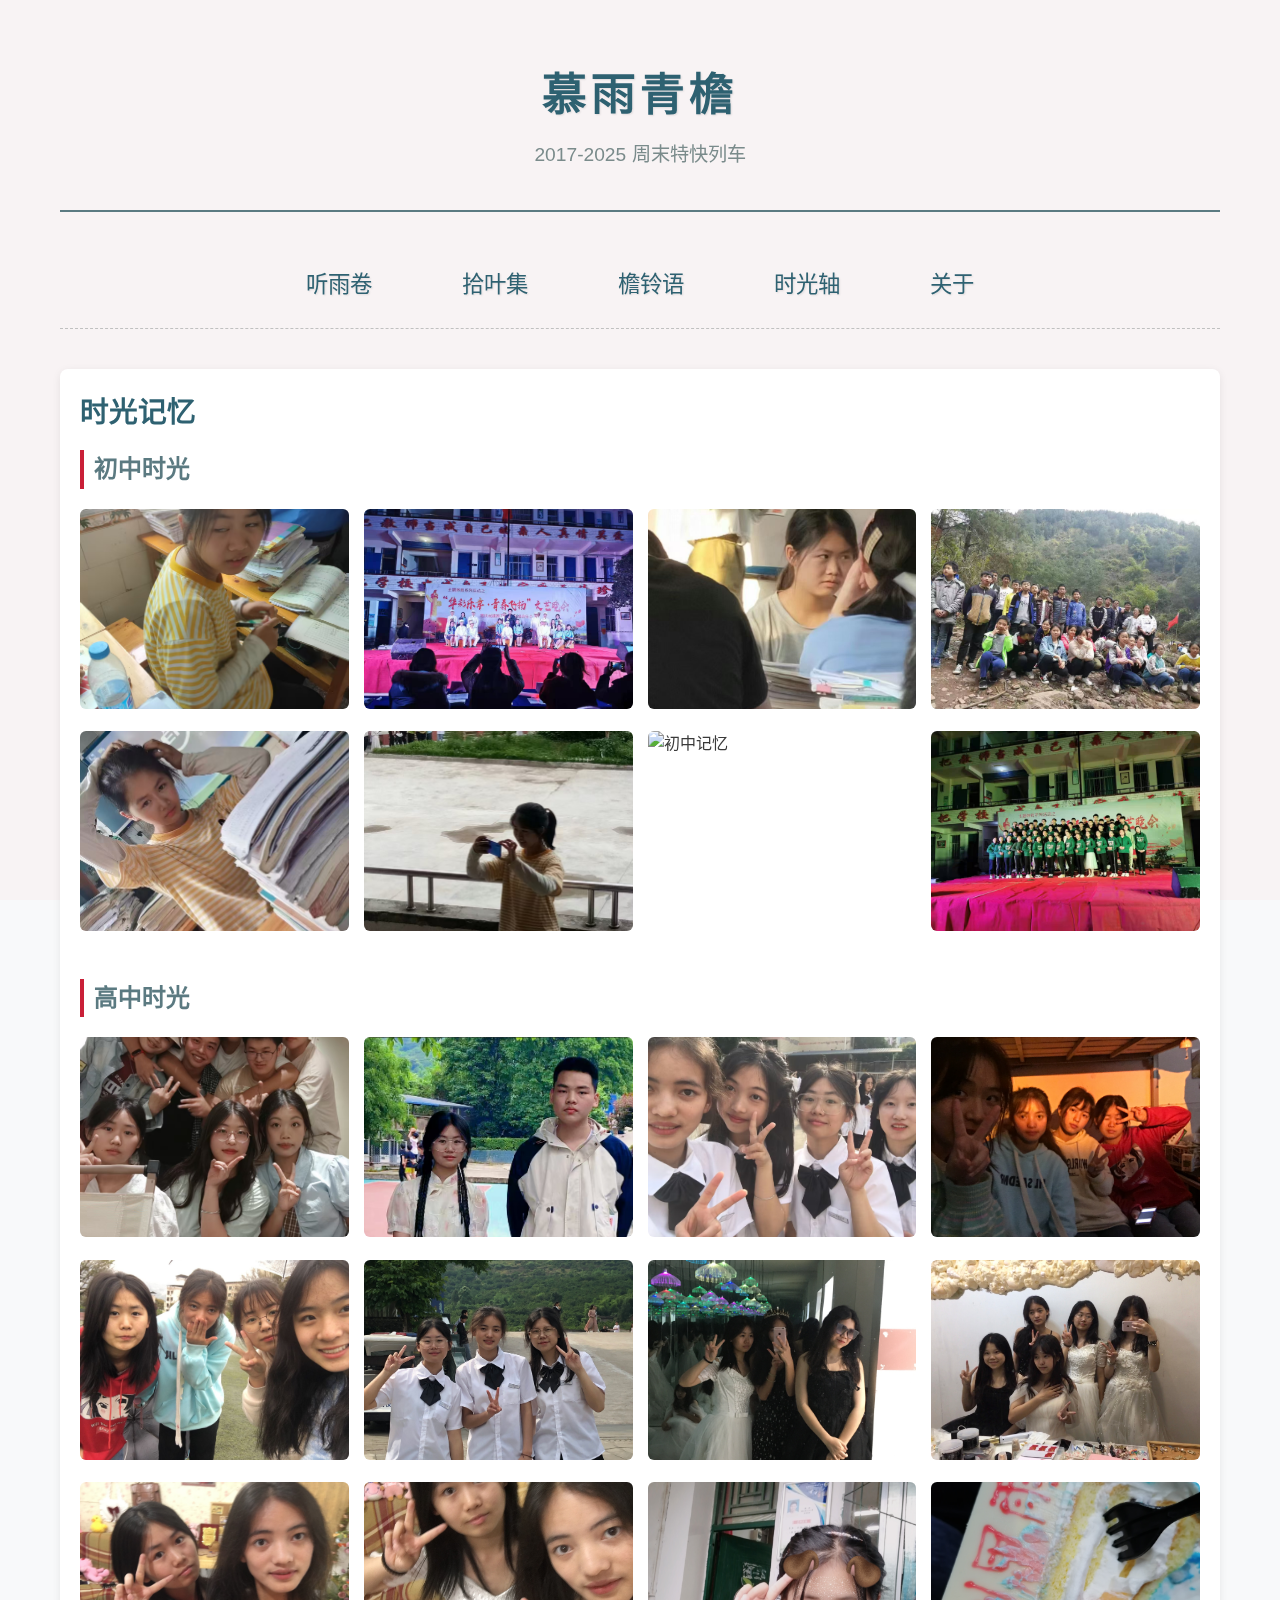
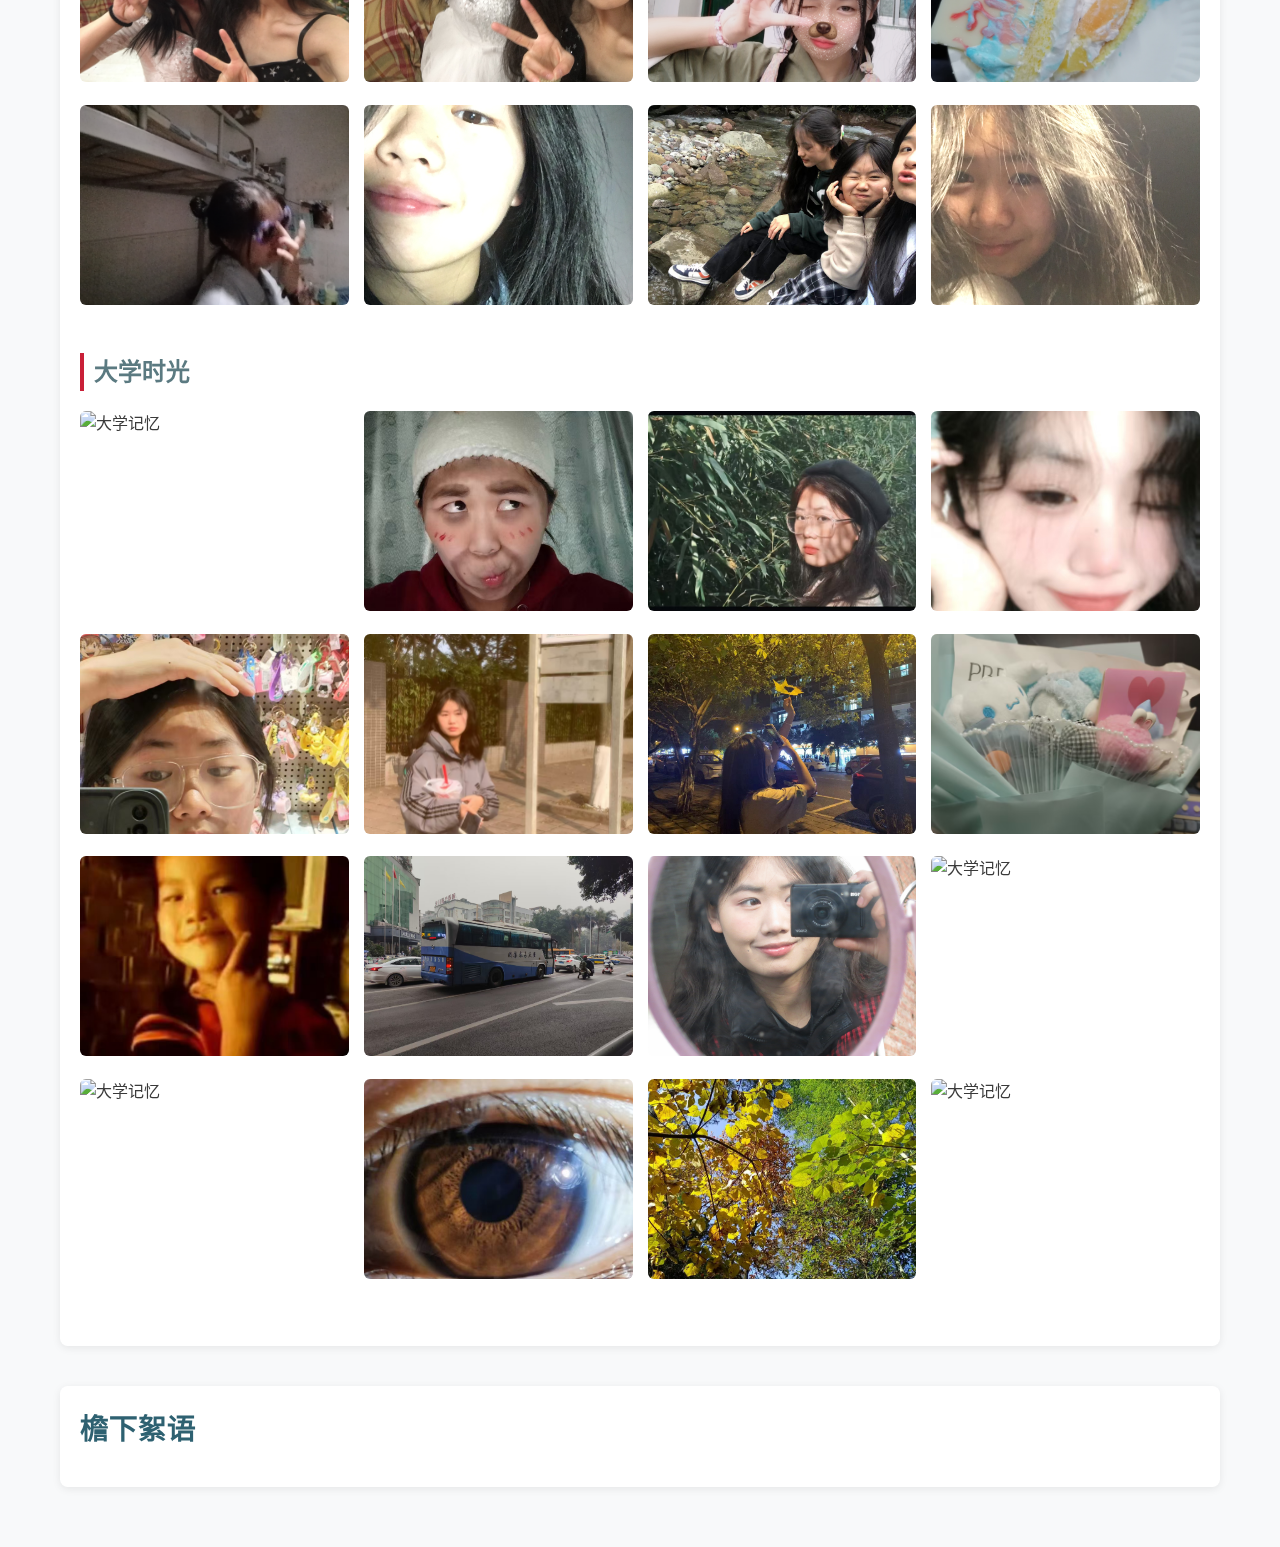
==== index.html @ 04991cb3 "移动网站文件到根目录" ====
<!DOCTYPE html>
<html lang="zh-CN">
<head>
    <meta charset="UTF-8">
    <meta name="viewport" content="width=device-width, initial-scale=1.0">
    <script src="js/main.js" defer></script>
    <link rel="stylesheet" href="css/main.css" />
    <title>慕雨青檐 - 拾叶集</title>
</head>
<body>
    <audio id="bg-music" loop>
        <source src="assets/music/rain.mp3" type="audio/mpeg">
        您的浏览器不支持音频播放
    </audio>
    <!-- 标题区 -->
    <header class="header">
        <h1 class="main-title">慕雨青檐</h1>
        <div class="subtitle">2017-2025 周末特快列车</div>
    </header>

    <!-- 导航菜单 -->
    <nav class="nav-menu">
        <a href="#" class="nav-item" id="music-control">听雨卷</a>
        <a href="index.html" class="nav-item">拾叶集</a>
        <a href="xiangyaoshuodehua.html" class="nav-item">檐铃语</a>
        <a href="timeline.html" class="nav-item">时光轴</a>
        <a href="about.html" class="nav-item">关于</a>
    </nav>

    <!-- 照片区 -->
    <section class="content-section">
        <h2>时光记忆</h2>

        <!-- 初中时光 -->
        <div class="memory-section">
            <h3>初中时光</h3>
            <div class="photo-grid">
                <div class="photo-item">
                    <img src="assets/images/photo2.jpg" alt="初中记忆">
                </div>
                <div class="photo-item">
                    <img src="assets/images/photo10.jpg" alt="初中记忆">
                </div>
                <div class="photo-item">
                    <img src="assets/images/photo20.jpg" alt="初中记忆">
                </div>
                <div class="photo-item">
                    <img src="assets/images/photo21.jpg" alt="初中记忆">
                </div>
                <div class="photo-item">
                    <img src="assets/images/photo22.jpg" alt="初中记忆">
                </div>
                <div class="photo-item">
                    <img src="assets/images/photo23.jpg" alt="初中记忆">
                </div>
                <div class="photo-item">
                    <img src="assets/images/photo24.jpg" alt="初中记忆">
                </div>
                <div class="photo-item">
                    <img src="assets/images/photo46.jpg" alt="初中记忆">
                </div>
            </div>
        </div>

        <!-- 高中时光 -->
        <div class="memory-section">
            <h3>高中时光</h3>
            <div class="photo-grid">
                <div class="photo-item">
                    <img src="assets/images/photo17.jpg" alt="高中记忆">
                </div>
                <div class="photo-item">
                    <img src="assets/images/photo25.jpg" alt="高中记忆">
                </div>
                <div class="photo-item">
                    <img src="assets/images/photo31.jpg" alt="高中记忆">
                </div>
                <div class="photo-item">
                    <img src="assets/images/photo32.jpg" alt="高中记忆">
                </div>
                <div class="photo-item">
                    <img src="assets/images/photo33.jpg" alt="高中记忆">
                </div>
                <div class="photo-item">
                    <img src="assets/images/photo34.jpg" alt="高中记忆">
                </div>
                <div class="photo-item">
                    <img src="assets/images/photo35.jpg" alt="高中记忆">
                </div>
                <div class="photo-item">
                    <img src="assets/images/photo36.jpg" alt="高中记忆">
                </div>
                <div class="photo-item">
                    <img src="assets/images/photo37.jpg" alt="高中记忆">
                </div>
                <div class="photo-item">
                    <img src="assets/images/photo38.jpg" alt="高中记忆">
                </div>
                <div class="photo-item">
                    <img src="assets/images/photo40.jpg" alt="高中记忆">
                </div>
                <div class="photo-item">
                    <img src="assets/images/photo41.jpg" alt="高中记忆">
                </div>
                <div class="photo-item">
                    <img src="assets/images/photo42.jpg" alt="高中记忆">
                </div>
                <div class="photo-item">
                    <img src="assets/images/photo43.jpg" alt="高中记忆">
                </div>
                <div class="photo-item">
                    <img src="assets/images/photo44.jpg" alt="高中记忆">
                </div>
                <div class="photo-item">
                    <img src="assets/images/photo45.jpg" alt="高中记忆">
                </div>
            </div>
        </div>

        <!-- 大学时光 -->
        <div class="memory-section">
            <h3>大学时光</h3>
            <div class="photo-grid">
                <div class="photo-item">
                    <img src="assets/images/photo1.jpg" alt="大学记忆">
                </div>
                <div class="photo-item">
                    <img src="assets/images/photo9.jpg" alt="大学记忆">
                </div>
                <div class="photo-item">
                    <img src="assets/images/photo11.jpg" alt="大学记忆">
                </div>
                <div class="photo-item">
                    <img src="assets/images/photo13.jpg" alt="大学记忆">
                </div>
                <div class="photo-item">
                    <img src="assets/images/photo15.jpg" alt="大学记忆">
                </div>
                <div class="photo-item">
                    <img src="assets/images/photo18.jpg" alt="大学记忆">
                </div>
                <div class="photo-item">
                    <img src="assets/images/photo27.jpg" alt="大学记忆">
                </div>
                <div class="photo-item">
                    <img src="assets/images/photo28.jpg" alt="大学记忆">
                </div>
                <div class="photo-item">
                    <img src="assets/images/photo29.jpg" alt="大学记忆">
                </div>
                <div class="photo-item">
                    <img src="assets/images/photo30.jpg" alt="大学记忆">
                </div>
                <div class="photo-item">
                    <img src="assets/images/photo47.JPG" alt="大学记忆">
                </div>
                <div class="photo-item">
                    <img src="assets/images/photo48.jpg" alt="大学记忆">
                </div>
                <div class="photo-item">
                    <img src="assets/images/photo55.jpg" alt="大学记忆">
                </div>
                <div class="photo-item">
                    <img src="assets/images/photo64.jpg" alt="大学记忆">
                </div>
                <div class="photo-item">
                    <img src="assets/images/photo65.jpg" alt="大学记忆">
                </div>
                <div class="photo-item">
                    <img src="assets/images/photo66.JPG" alt="大学记忆">
                </div>
            </div>
        </div>
    </section>

    <!-- 文字记录区 -->
    <section class="content-section">
        <h2>檐下絮语</h2>
    </section>

    <!-- 弹窗结构 -->
    <div id="memory-modal" class="modal">
        <div class="modal-content">
            <span class="close">&times;</span>
            <h3 class="modal-title"></h3>
            <p class="modal-text"></p>
        </div>
    </div>
</body>
</html>
---- css/main.css ----
/* === 基础重置 === */
* {
    margin: 0;
    padding: 0;
    box-sizing: border-box;
}

/* === 整体容器 === */
body {
    font-family: 'Ma Shan Zheng', 'Microsoft YaHei', sans-serif;
    color: #3a3a3a;
    line-height: 1.6;
    max-width: 1200px;
    margin: 0 auto;
    padding: 20px;
    background: #f8f9fa;
}

body::before {
    content: "";
    position: fixed;
    top: 0;
    left: 0;
    width: 100%;
    height: 100%;
    background: rgba(255, 200, 200, 0.1);
    z-index: -1;
}

a {
    text-decoration: none;
}

/* === 标题区 === */
.header {
    text-align: center;
    padding: 40px 0;
    border-bottom: 2px solid #5B7A81;
    margin-bottom: 30px;
}

.main-title {
    font-family: "华文行楷", "STXingkai", "楷体", "KaiTi", cursive;
    font-size: 2.8rem;
    letter-spacing: 4px;
    color: #2E6171;
    margin-bottom: 8px;
    text-shadow: 1px 1px 2px rgba(0,0,0,0.1);
}

.subtitle {
    font-size: 1.2rem;
    color: #7A8B8B;
}

/* === 导航菜单 === */
.nav-menu {
    display: flex;
    justify-content: center;
    gap: 40px;
    margin: 30px 0;
    padding: 15px 0;
    border-bottom: 1px dashed #C0C0C0;
}

.nav-item {
    font-family: "华文行楷", "STXingkai", "楷体", "KaiTi", cursive;
    font-size: 1.4rem;
    color: #2E6171;
    text-shadow: 1px 1px 2px rgba(0,0,0,0.1);
    padding: 10px 25px;
    position: relative;
    cursor: pointer;
}

.nav-item::before {
    content: "";
    position: absolute;
    bottom: -8px;
    left: 50%;
    transform: translateX(-50%);
    width: 60%;
    height: 3px;
    background: linear-gradient(90deg, transparent 10%, #C91F37 30%, #C91F37 70%, transparent 90%);
    opacity: 0;
    transition: opacity 0.3s;
}

.nav-item:hover::before {
    opacity: 1;
}

.submenu {
    display: flex;
    gap: 20px;
    margin-left: auto;
}

/* === 内容区 === */
.content-section {
    margin: 40px 0;
    padding: 20px;
    background: white;
    border-radius: 8px;
    box-shadow: 0 2px 8px rgba(0,0,0,0.08);
}

.content-section h2 {
    font-size: 1.8rem;
    color: #2E6171;
    margin-bottom: 15px;
}

/* === 记忆分段 === */
.memory-section {
    margin-bottom: 40px;
}

.memory-section h3 {
    font-size: 1.5rem;
    color: #5B7A81;
    margin-bottom: 10px;
    border-left: 4px solid #C91F37;
    padding-left: 10px;
}

/* === 照片网格 === */
.photo-grid {
    display: grid;
    grid-template-columns: repeat(auto-fit, minmax(250px, 1fr));
    gap: 15px;
    margin-top: 20px;
}

.photo-item img {
    width: 100%;
    height: 200px;
    object-fit: cover;
    border-radius: 6px;
    cursor: pointer;
    transition: transform 0.3s;
}

.photo-item img:hover {
    transform: scale(1.03);
    box-shadow: 0 4px 12px rgba(201,31,55,0.2);
}

/* === 弹窗样式 === */
.modal {
    display: none;
    position: fixed;
    top: 0;
    left: 0;
    width: 100%;
    height: 100%;
    background: rgba(0,0,0,0.7);
    z-index: 1000;
}

.modal-content {
    position: relative;
    background: #fff9f0;
    margin: 10% auto;
    padding: 30px;
    width: 80%;
    max-width: 600px;
    border-radius: 8px;
    box-shadow: 0 4px 20px rgba(0,0,0,0.2);
    border: 2px solid #5B7A81;
}

.close {
    position: absolute;
    right: 20px;
    top: 10px;
    font-size: 28px;
    color: #C91F37;
    cursor: pointer;
    font-weight: bold;
}

.modal-title {
    font-family: "华文行楷", cursive;
    font-size: 1.8rem;
    color: #2E6171;
    margin-bottom: 15px;
    border-bottom: 2px dashed #C91F37;
    padding-bottom: 10px;
}

.modal-text {
    font-family: 'Ma Shan Zheng', cursive;
    font-size: 1.1rem;
    line-height: 1.8;
    color: #3a3a3a;
    text-indent: 2em;
}

.location-section {
    margin-top: 20px;
    padding-top: 10px;
    border-top: 1px dashed #C91F37;
}

.modal-location {
    font-family: 'Ma Shan Zheng', cursive;
    font-size: 1.1rem;
    color: #5B7A81;
    margin-bottom: 10px;
}

.location-input {
    width: 100%;
    padding: 8px;
    margin-bottom: 10px;
    border: 1px solid #C91F37;
    border-radius: 4px;
}

.save-location {
    background-color: #C91F37;
    color: white;
    border: none;
    padding: 8px 16px;
    border-radius: 4px;
    cursor: pointer;
}

.save-location:hover {
    background-color: #a8182d;
}

/* 音乐模块 */
#bg-music {
    position: absolute;
    left: -999px;
    opacity: 0;
}

.music-playing::after {
    content: "🎵";
    position: absolute;
    right: -15px;
    top: 5px;
    font-size: 1.2rem;
    animation: musicNote 1s infinite;
}

@keyframes musicNote {
    0% { transform: scale(1); }
    50% { transform: scale(1.2); }
    100% { transform: scale(1); }
}

/* 时光轴样式 */
.timeline {
    max-width: 800px;
    margin: 0 auto;
}

.timeline-item {
    display: flex;
    margin-bottom: 30px;
}

.timeline-date {
    width: 100px;
    background: #C91F37;
    color: white;
    text-align: center;
    padding: 10px;
    border-radius: 5px;
}

.timeline-content {
    flex: 1;
    padding: 15px;
    background: #f8f9fa;
    border-radius: 5px;
    margin-left: 20px;
}

/* 关于页面样式 */
.about-content {
    max-width: 800px;
    margin: 0 auto;
}

.about-content p {
    margin-bottom: 15px;
}

.about-content ul {
    padding-left: 20px;
}

.about-content li {
    margin-bottom: 5px;
}
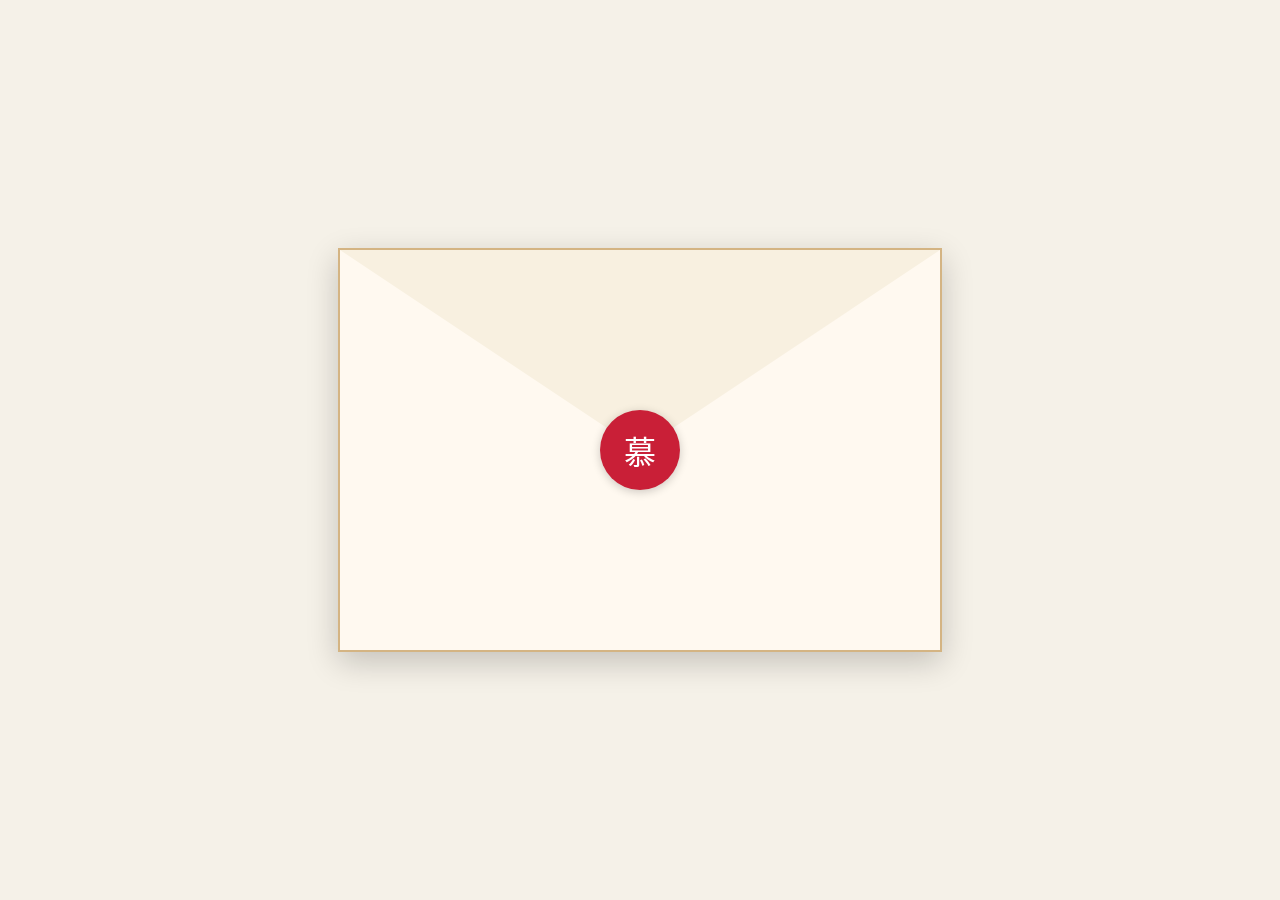
==== commit c4d605c1: "111（改）" ====
--- a/index.html
+++ b/index.html
@@ -3,188 +3,319 @@
 <head>
     <meta charset="UTF-8">
     <meta name="viewport" content="width=device-width, initial-scale=1.0">
-    <script src="js/main.js" defer></script>
-    <link rel="stylesheet" href="css/main.css" />
-    <title>慕雨青檐 - 拾叶集</title>
+    <title>慕雨青檐 - 信封</title>
+    <style>
+        /* 基础样式 */
+        body {
+            background-color: #f5f1e8;
+            margin: 0;
+            padding: 0;
+            font-family: "Microsoft YaHei", sans-serif;
+            overflow: hidden;
+            transition: all 0.5s ease;
+        }
+        
+        /* 信封容器 */
+        .envelope-container {
+            position: relative;
+            width: 100%;
+            height: 100vh;
+            display: flex;
+            justify-content: center;
+            align-items: center;
+        }
+        
+        /* 信封主体 */
+        .envelope {
+            position: relative;
+            width: 90%;
+            max-width: 600px;
+            height: 400px;
+            background: #fff9f0;
+            border: 2px solid #d4b483;
+            box-shadow: 0 10px 30px rgba(0,0,0,0.2);
+            transition: all 0.5s ease;
+            z-index: 1;
+        }
+        
+        /* 信封盖 - 三角形 */
+        .envelope:before {
+            content: '';
+            position: absolute;
+            top: 0;
+            width: 0;
+            height: 0;
+            border-style: solid;
+            border-width: 200px 300px 0 300px;
+            border-color: #f8f0e0 transparent transparent transparent;
+            transform-origin: top;
+            transform: rotateX(0deg);
+            transition: all 0.5s ease 0.3s;
+            z-index: 2;
+        }
+        
+        /* 信封打开状态 */
+        .envelope.open:before {
+            transform: rotateX(180deg);
+        }
+        
+        /* 信封淡出效果 */
+        .envelope.fade-out {
+            opacity: 0;
+            transform: translateY(-50px);
+            transition: all 0.5s ease;
+        }
+        
+        /* 火漆印章 */
+        .seal {
+            position: absolute;
+            top: 50%;
+            left: 50%;
+            transform: translate(-50%, -50%);
+            width: 80px;
+            height: 80px;
+            background: #C91F37;
+            border-radius: 50%;
+            cursor: pointer;
+            z-index: 3;
+            box-shadow: 0 2px 10px rgba(0,0,0,0.2);
+            transition: all 0.3s ease;
+        }
+        
+        .seal:hover {
+            transform: translate(-50%, -50%) scale(1.1);
+        }
+        
+        .seal:after {
+            content: '慕';
+            position: absolute;
+            top: 50%;
+            left: 50%;
+            transform: translate(-50%, -50%);
+            color: white;
+            font-family: "华文行楷", cursive;
+            font-size: 2rem;
+        }
+        
+        /* 信纸内容 */
+        .letter-content {
+            position: absolute;
+            top: 50%;
+            left: 50%;
+            transform: translate(-50%, -50%);
+            width: 90%;
+            max-width: 560px;
+            height: 360px;
+            padding: 20px;
+            background: white;
+            box-shadow: 0 5px 15px rgba(0,0,0,0.1);
+            opacity: 0;
+            visibility: hidden;
+            transition: all 0.5s ease;
+            z-index: 0;
+            overflow-y: auto;
+        }
+        
+        .letter-content.show {
+            opacity: 1;
+            visibility: visible;
+            z-index: 4;
+        }
+        
+        /* 标题区 */
+        .header {
+            position: fixed;
+            top: 20px;
+            left: 0;
+            width: 100%;
+            text-align: center;
+            opacity: 0;
+            transform: translateY(-20px);
+            transition: all 0.5s ease 0.3s;
+            z-index: 5;
+        }
+        
+        .header.show {
+            opacity: 1;
+            transform: translateY(0);
+        }
+        
+        .main-title {
+            font-family: "华文行楷", cursive;
+            font-size: 2.5rem;
+            color: #2E6171;
+            margin: 0;
+        }
+        
+        .subtitle {
+            font-size: 1.2rem;
+            color: #666;
+            margin-top: 5px;
+        }
+        
+        /* 信纸内容样式 */
+        .intro-title {
+            font-family: "华文行楷", cursive;
+            font-size: 2.2rem;
+            color: #2E6171;
+            margin-bottom: 20px;
+            border-bottom: 2px dashed #C91F37;
+            padding-bottom: 10px;
+            text-align: center;
+        }
+        
+        .intro-content {
+            font-size: 1.1rem;
+            line-height: 1.8;
+            text-align: left;
+            text-indent: 2em;
+            margin-bottom: 30px;
+            color: #555;
+        }
+        
+        .enter-btn {
+            display: block;
+            width: 200px;
+            margin: 20px auto 0;
+            padding: 12px 0;
+            background: #C91F37;
+            color: white;
+            border: none;
+            border-radius: 5px;
+            font-family: "华文行楷", cursive;
+            font-size: 1.2rem;
+            transition: all 0.3s;
+            text-align: center;
+            text-decoration: none;
+            cursor: pointer;
+        }
+        
+        .enter-btn:hover {
+            background: #a8182d;
+            transform: translateY(-2px);
+            box-shadow: 0 4px 8px rgba(0,0,0,0.2);
+        }
+    </style>
 </head>
 <body>
     <audio id="bg-music" loop>
         <source src="assets/music/rain.mp3" type="audio/mpeg">
         您的浏览器不支持音频播放
     </audio>
-    <!-- 标题区 -->
+    
+    <!-- 标题区 - 初始隐藏 -->
     <header class="header">
         <h1 class="main-title">慕雨青檐</h1>
         <div class="subtitle">2017-2025 周末特快列车</div>
     </header>
 
-    <!-- 导航菜单 -->
-    <nav class="nav-menu">
-        <a href="#" class="nav-item" id="music-control">听雨卷</a>
-        <a href="index.html" class="nav-item">拾叶集</a>
-        <a href="xiangyaoshuodehua.html" class="nav-item">檐铃语</a>
-        <a href="timeline.html" class="nav-item">时光轴</a>
-        <a href="about.html" class="nav-item">关于</a>
-    </nav>
-
-    <!-- 照片区 -->
-    <section class="content-section">
-        <h2>时光记忆</h2>
-
-        <!-- 初中时光 -->
-        <div class="memory-section">
-            <h3>初中时光</h3>
-            <div class="photo-grid">
-                <div class="photo-item">
-                    <img src="assets/images/photo2.jpg" alt="初中记忆">
-                </div>
-                <div class="photo-item">
-                    <img src="assets/images/photo10.jpg" alt="初中记忆">
-                </div>
-                <div class="photo-item">
-                    <img src="assets/images/photo20.jpg" alt="初中记忆">
-                </div>
-                <div class="photo-item">
-                    <img src="assets/images/photo21.jpg" alt="初中记忆">
-                </div>
-                <div class="photo-item">
-                    <img src="assets/images/photo22.jpg" alt="初中记忆">
-                </div>
-                <div class="photo-item">
-                    <img src="assets/images/photo23.jpg" alt="初中记忆">
-                </div>
-                <div class="photo-item">
-                    <img src="assets/images/photo24.jpg" alt="初中记忆">
-                </div>
-                <div class="photo-item">
-                    <img src="assets/images/photo46.jpg" alt="初中记忆">
-                </div>
+    <!-- 信封容器 -->
+    <div class="envelope-container">
+        <!-- 信封 -->
+        <div class="envelope" id="envelope">
+            <!-- 火漆印章 -->
+            <div class="seal" id="seal"></div>
+        </div>
+        
+        <!-- 信纸内容 - 初始隐藏 -->
+        <div class="letter-content" id="letter-content">
+            <h2 class="intro-title">前言</h2>
+            <div class="intro-content">
+                <p>欢迎登上这趟特别的"周末特快列车"，这是一段穿越时光的旅程，记录着我们从2017到2025年的珍贵回忆。</p>
+                <p>在这个数字空间里，我收集了我们一起走过的点点滴滴，从初中时代的青涩，到高中时期的奋斗，再到大学时光的成长。每一张照片，每一段文字，都是时光留下的印记。</p>
+                <p>这个网站是我送给你的特别礼物，它不仅仅是一个回忆录，更是一个会随着时间不断生长的记忆花园。在这里，你可以随时回望我们一起走过的路，也可以看到我们未来的新篇章。</p>
+                <p>希望你喜欢这份特别的礼物，愿我们的友谊如同这网站一样，历久弥新。</p>
             </div>
-        </div>
-
-        <!-- 高中时光 -->
-        <div class="memory-section">
-            <h3>高中时光</h3>
-            <div class="photo-grid">
-                <div class="photo-item">
-                    <img src="assets/images/photo17.jpg" alt="高中记忆">
-                </div>
-                <div class="photo-item">
-                    <img src="assets/images/photo25.jpg" alt="高中记忆">
-                </div>
-                <div class="photo-item">
-                    <img src="assets/images/photo31.jpg" alt="高中记忆">
-                </div>
-                <div class="photo-item">
-                    <img src="assets/images/photo32.jpg" alt="高中记忆">
-                </div>
-                <div class="photo-item">
-                    <img src="assets/images/photo33.jpg" alt="高中记忆">
-                </div>
-                <div class="photo-item">
-                    <img src="assets/images/photo34.jpg" alt="高中记忆">
-                </div>
-                <div class="photo-item">
-                    <img src="assets/images/photo35.jpg" alt="高中记忆">
-                </div>
-                <div class="photo-item">
-                    <img src="assets/images/photo36.jpg" alt="高中记忆">
-                </div>
-                <div class="photo-item">
-                    <img src="assets/images/photo37.jpg" alt="高中记忆">
-                </div>
-                <div class="photo-item">
-                    <img src="assets/images/photo38.jpg" alt="高中记忆">
-                </div>
-                <div class="photo-item">
-                    <img src="assets/images/photo40.jpg" alt="高中记忆">
-                </div>
-                <div class="photo-item">
-                    <img src="assets/images/photo41.jpg" alt="高中记忆">
-                </div>
-                <div class="photo-item">
-                    <img src="assets/images/photo42.jpg" alt="高中记忆">
-                </div>
-                <div class="photo-item">
-                    <img src="assets/images/photo43.jpg" alt="高中记忆">
-                </div>
-                <div class="photo-item">
-                    <img src="assets/images/photo44.jpg" alt="高中记忆">
-                </div>
-                <div class="photo-item">
-                    <img src="assets/images/photo45.jpg" alt="高中记忆">
-                </div>
-            </div>
-        </div>
-
-        <!-- 大学时光 -->
-        <div class="memory-section">
-            <h3>大学时光</h3>
-            <div class="photo-grid">
-                <div class="photo-item">
-                    <img src="assets/images/photo1.jpg" alt="大学记忆">
-                </div>
-                <div class="photo-item">
-                    <img src="assets/images/photo9.jpg" alt="大学记忆">
-                </div>
-                <div class="photo-item">
-                    <img src="assets/images/photo11.jpg" alt="大学记忆">
-                </div>
-                <div class="photo-item">
-                    <img src="assets/images/photo13.jpg" alt="大学记忆">
-                </div>
-                <div class="photo-item">
-                    <img src="assets/images/photo15.jpg" alt="大学记忆">
-                </div>
-                <div class="photo-item">
-                    <img src="assets/images/photo18.jpg" alt="大学记忆">
-                </div>
-                <div class="photo-item">
-                    <img src="assets/images/photo27.jpg" alt="大学记忆">
-                </div>
-                <div class="photo-item">
-                    <img src="assets/images/photo28.jpg" alt="大学记忆">
-                </div>
-                <div class="photo-item">
-                    <img src="assets/images/photo29.jpg" alt="大学记忆">
-                </div>
-                <div class="photo-item">
-                    <img src="assets/images/photo30.jpg" alt="大学记忆">
-                </div>
-                <div class="photo-item">
-                    <img src="assets/images/photo47.JPG" alt="大学记忆">
-                </div>
-                <div class="photo-item">
-                    <img src="assets/images/photo48.jpg" alt="大学记忆">
-                </div>
-                <div class="photo-item">
-                    <img src="assets/images/photo55.jpg" alt="大学记忆">
-                </div>
-                <div class="photo-item">
-                    <img src="assets/images/photo64.jpg" alt="大学记忆">
-                </div>
-                <div class="photo-item">
-                    <img src="assets/images/photo65.jpg" alt="大学记忆">
-                </div>
-                <div class="photo-item">
-                    <img src="assets/images/photo66.JPG" alt="大学记忆">
-                </div>
-            </div>
-        </div>
-    </section>
-
-    <!-- 文字记录区 -->
-    <section class="content-section">
-        <h2>檐下絮语</h2>
-    </section>
-
-    <!-- 弹窗结构 -->
-    <div id="memory-modal" class="modal">
-        <div class="modal-content">
-            <span class="close">&times;</span>
-            <h3 class="modal-title"></h3>
-            <p class="modal-text"></p>
+            <a href="huiyi.html" class="enter-btn">开启回忆之旅</a>
         </div>
     </div>
+
+    <script>
+        // 音乐控制功能
+        const musicPlayer = document.getElementById('bg-music');
+        const musicControl = document.getElementById('music-control');
+        let isPlaying = false;
+        
+        // 初始化音乐状态
+        function initMusic() {
+            const savedState = localStorage.getItem('musicState');
+            isPlaying = savedState === 'playing';
+            
+            musicPlayer.volume = 0.3;
+            if (isPlaying) {
+                musicPlayer.play().catch(() => {});
+                if(musicControl) musicControl.textContent = '暂停音乐';
+            } else {
+                musicPlayer.play().catch(() => {
+                    document.body.addEventListener('click', () => {
+                        musicPlayer.play().catch(() => {});
+                    }, { once: true });
+                });
+            }
+        }
+        
+        // 点击控制音乐
+        if(musicControl) {
+            musicControl.addEventListener('click', (e) => {
+                e.preventDefault();
+                isPlaying = !isPlaying;
+                if (isPlaying) {
+                    musicPlayer.play();
+                    musicControl.textContent = '暂停音乐';
+                    localStorage.setItem('musicState', 'playing');
+                } else {
+                    musicPlayer.pause();
+                    musicControl.textContent = '播放音乐';
+                    localStorage.setItem('musicState', 'paused');
+                }
+            });
+        }
+        
+        // 初始化执行
+        initMusic();
+        
+        // 自动播放处理
+        document.body.addEventListener('click', () => {
+            if (isPlaying && musicPlayer.paused) {
+                musicPlayer.play().catch(() => {});
+            }
+        }, { once: true });
+
+        // 信封交互效果
+        document.addEventListener('DOMContentLoaded', () => {
+            const seal = document.getElementById('seal');
+            const envelope = document.getElementById('envelope');
+            const letterContent = document.getElementById('letter-content');
+            const header = document.querySelector('.header');
+            
+            seal.addEventListener('click', () => {
+                // 打开信封
+                envelope.classList.add('open');
+                
+                // 信封淡出
+                setTimeout(() => {
+                    envelope.classList.add('fade-out');
+                }, 500);
+                
+                // 显示信纸内容
+                setTimeout(() => {
+                    letterContent.classList.add('show');
+                }, 800);
+                
+                // 显示标题
+                setTimeout(() => {
+                    header.classList.add('show');
+                }, 1000);
+                
+                // 点击后隐藏印章
+                setTimeout(() => {
+                    seal.style.opacity = '0';
+                    setTimeout(() => {
+                        seal.style.display = 'none';
+                    }, 300);
+                }, 500);
+            });
+        });
+    </script>
 </body>
 </html>